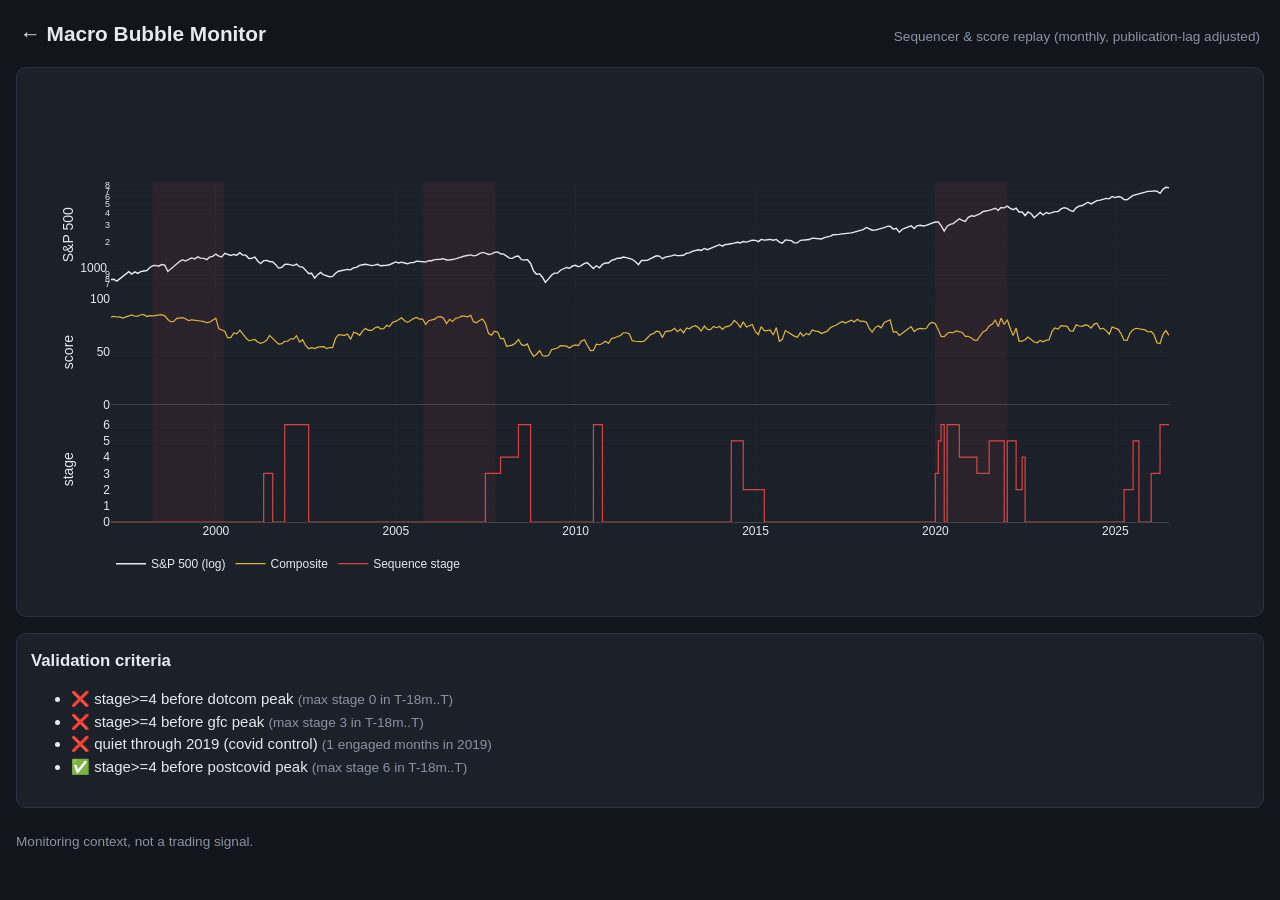
==== site/backtest.html @ 4e62505e "feat: backtest replay with validation criteria and base rates Monthly, lag-adjusted sequencer replay" ====
<!DOCTYPE html>
<html lang="en">
<head>
<meta charset="utf-8"><meta name="viewport" content="width=device-width, initial-scale=1">
<title>Backtest - Macro Bubble Monitor</title>
<link rel="stylesheet" href="assets/style.css">
</head>
<body>
<header><h1><a href="index.html" style="text-decoration:none;color:inherit">&larr; Macro Bubble Monitor</a></h1>
<div class="muted">Sequencer &amp; score replay (monthly, publication-lag adjusted)</div></header>
<section class="card"><div id="bt-chart"></div></section>
<section class="card"><h2>Validation criteria</h2><div id="bt-criteria"></div></section>
<footer class="muted">Monitoring context, not a trading signal.</footer>
<script src="assets/plotly-finance.min.js"></script>
<script>
fetch("data/backtest.json").then(r => r.json()).then(bt => {
  const shapes = bt.episodes.filter(e => !e.control).map(e => {
    const peak = new Date(e.peak); const start = new Date(peak); start.setMonth(start.getMonth() - 24);
    return { type: "rect", x0: start.toISOString().slice(0,10), x1: e.peak, y0: 0, y1: 1,
             yref: "paper", fillcolor: "rgba(214,69,69,.08)", line: { width: 0 } };
  });
  Plotly.newPlot("bt-chart", [
    { x: bt.months, y: bt.spx, name: "S&P 500 (log)", yaxis: "y", line: { color: "#e6e9ef", width: 1.4 } },
    { x: bt.months, y: bt.composite, name: "Composite", yaxis: "y2", line: { color: "#e0b83c", width: 1.2 } },
    { x: bt.months, y: bt.stage, name: "Sequence stage", yaxis: "y3", line: { color: "#d64545", width: 1.2, shape: "hv" } },
  ], { paper_bgcolor: "#1b2029", plot_bgcolor: "#1b2029", font: { color: "#e6e9ef", size: 12 },
       height: 520, shapes, grid: { rows: 3, columns: 1, roworder: "top to bottom" },
       yaxis: { type: "log", title: { text: "S&P 500" } },
       yaxis2: { range: [0, 100], title: { text: "score" } },
       yaxis3: { range: [0, 6.5], dtick: 1, title: { text: "stage" } },
       legend: { orientation: "h", y: -0.08 } }, { displayModeBar: false, responsive: true });
  document.getElementById("bt-criteria").innerHTML = "<ul>" + bt.criteria.map(c =>
    `<li>${c.pass ? "✅" : "❌"} ${c.name} <span class="muted">(${c.detail})</span></li>`).join("") + "</ul>";
});
</script>
</body>
</html>
---- site/assets/style.css ----
:root { --bg:#12151c; --card:#1b2029; --text:#e6e9ef; --muted:#8b93a3; --line:#2a3140;
        --cool:#4caf7d; --warm:#e0b83c; --frothy:#e07b3c; --bubble:#d64545; }
* { box-sizing: border-box; }
body { margin:0; background:var(--bg); color:var(--text);
       font:15px/1.5 -apple-system, "Segoe UI", Roboto, sans-serif; padding:0 16px 40px; }
header { display:flex; justify-content:space-between; align-items:baseline; padding:18px 4px; }
h1 { font-size:1.3rem; margin:0; } h2 { font-size:1.05rem; margin:0; } h3 { margin:0 0 6px; }
.muted { color:var(--muted); font-size:.85rem; }
.card { background:var(--card); border:1px solid var(--line); border-radius:10px;
        padding:14px; margin-bottom:16px; }
.card-row { display:grid; grid-template-columns:repeat(auto-fit,minmax(260px,1fr));
            gap:16px; margin-bottom:16px; }
.card-row .card { margin-bottom:0; }
.card-head { display:flex; justify-content:space-between; align-items:center; margin-bottom:8px; }
.placeholder { opacity:.65; }
#regime-label { text-align:center; font-weight:600; font-size:1.05rem; }
.pillar-row { display:grid; grid-template-columns:150px 1fr 110px; gap:10px;
              align-items:center; padding:7px 0; border-bottom:1px solid var(--line); }
.pillar-row:last-child { border-bottom:none; }
.bar-track { background:var(--bg); border-radius:6px; height:18px; overflow:hidden; }
.bar-fill { height:100%; border-radius:6px; }
.chip { display:inline-block; font-size:.68rem; padding:1px 7px; border-radius:9px;
        border:1px solid var(--line); color:var(--muted); margin-left:6px; }
.delta { font-size:.8rem; color:var(--muted); text-align:right; }
.badge-stale { color:var(--bubble); font-weight:600; }
select { background:var(--card); color:var(--text); border:1px solid var(--line);
         border-radius:6px; padding:4px 8px; }
.toggle { font-size:.85rem; color:var(--muted); }
footer { margin-top:24px; font-size:.8rem; }
a { color:#6ea8fe; }
@media (max-width:640px){ .pillar-row { grid-template-columns:110px 1fr 70px; } }
.tabs { display:flex; flex-wrap:wrap; gap:6px; margin-bottom:10px; }
.tabs button { background:var(--bg); color:var(--muted); border:1px solid var(--line);
               border-radius:15px; padding:3px 12px; font-size:.8rem; cursor:pointer; }
.tabs button.active { color:var(--text); border-color:var(--warm); }
#analog-list .analog-row { cursor:pointer; padding:3px 6px; border-radius:6px; }
#analog-list .analog-row.sel { background:var(--bg); color:var(--text); }
#analog-table table { width:100%; font-size:.78rem; border-collapse:collapse; margin-top:8px; }
#analog-table td, #analog-table th { padding:2px 6px; border-bottom:1px solid var(--line); text-align:right; }
#analog-table td:first-child, #analog-table th:first-child { text-align:left; }
#sequence-track { display:flex; gap:4px; margin-top:8px; }
.stage { flex:1; text-align:center; font-size:.7rem; padding:6px 2px; border-radius:6px;
         border:1px solid var(--line); color:var(--muted); }
.stage.fired { border-color:var(--bubble); color:var(--text); background:rgba(214,69,69,.12); }
.stage.lapsed { border-color:var(--warm); opacity:.6; }
.stage.nodata { border-style:dashed; }
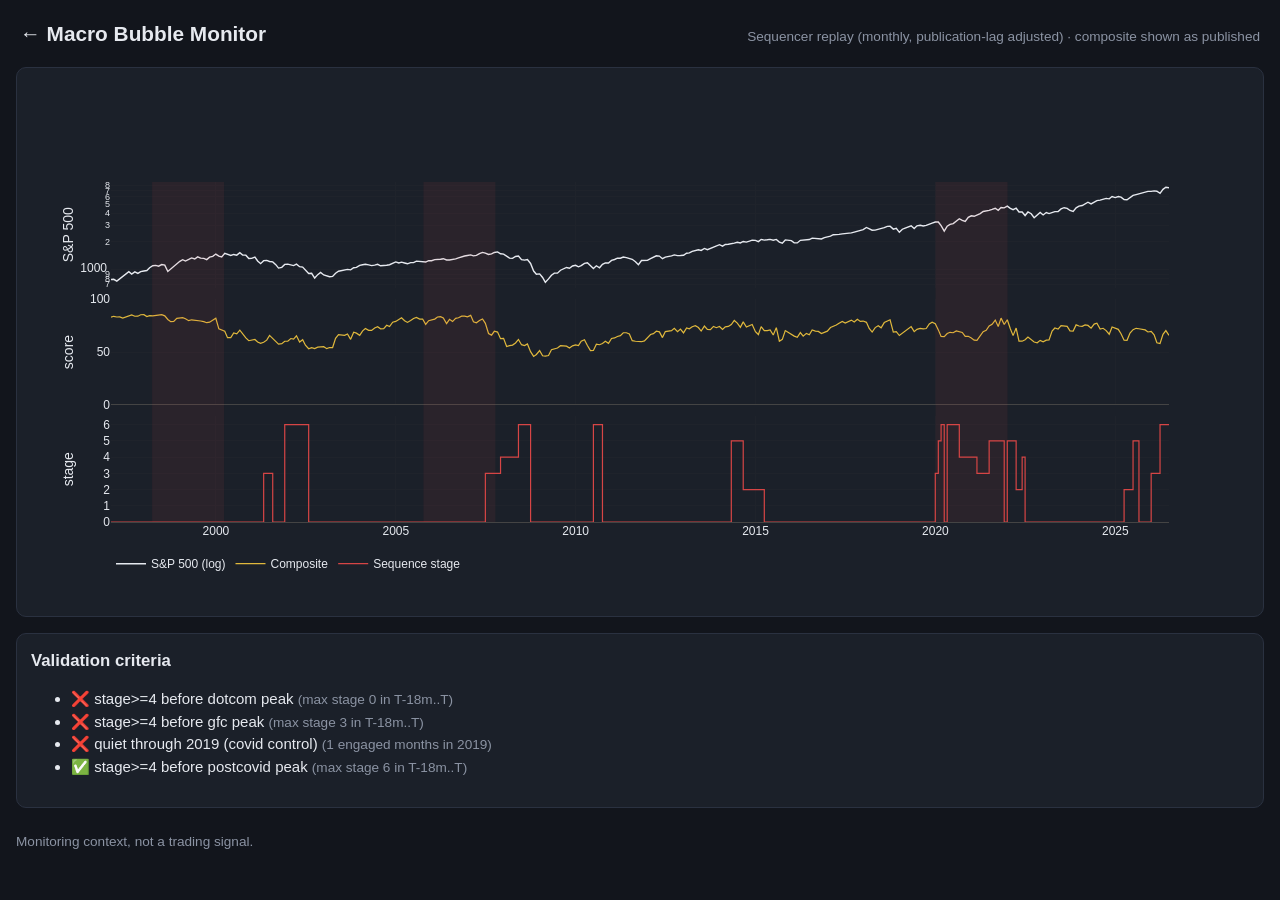
==== commit f0d9c5c7: "fix: phase-3 final review pass — seeded sequence history, radar n/a axes, sequencer test coverage, f" ====
--- a/site/backtest.html
+++ b/site/backtest.html
@@ -7,7 +7,7 @@
 </head>
 <body>
 <header><h1><a href="index.html" style="text-decoration:none;color:inherit">&larr; Macro Bubble Monitor</a></h1>
-<div class="muted">Sequencer &amp; score replay (monthly, publication-lag adjusted)</div></header>
+<div class="muted">Sequencer replay (monthly, publication-lag adjusted) · composite shown as published</div></header>
 <section class="card"><div id="bt-chart"></div></section>
 <section class="card"><h2>Validation criteria</h2><div id="bt-criteria"></div></section>
 <footer class="muted">Monitoring context, not a trading signal.</footer>
--- a/site/assets/style.css
+++ b/site/assets/style.css
@@ -44,3 +44,5 @@
 .stage.fired { border-color:var(--bubble); color:var(--text); background:rgba(214,69,69,.12); }
 .stage.lapsed { border-color:var(--warm); opacity:.6; }
 .stage.nodata { border-style:dashed; }
+article table { width:100%; font-size:.85rem; border-collapse:collapse; margin:10px 0; }
+article td, article th { padding:4px 8px; border-bottom:1px solid var(--line); text-align:left; }
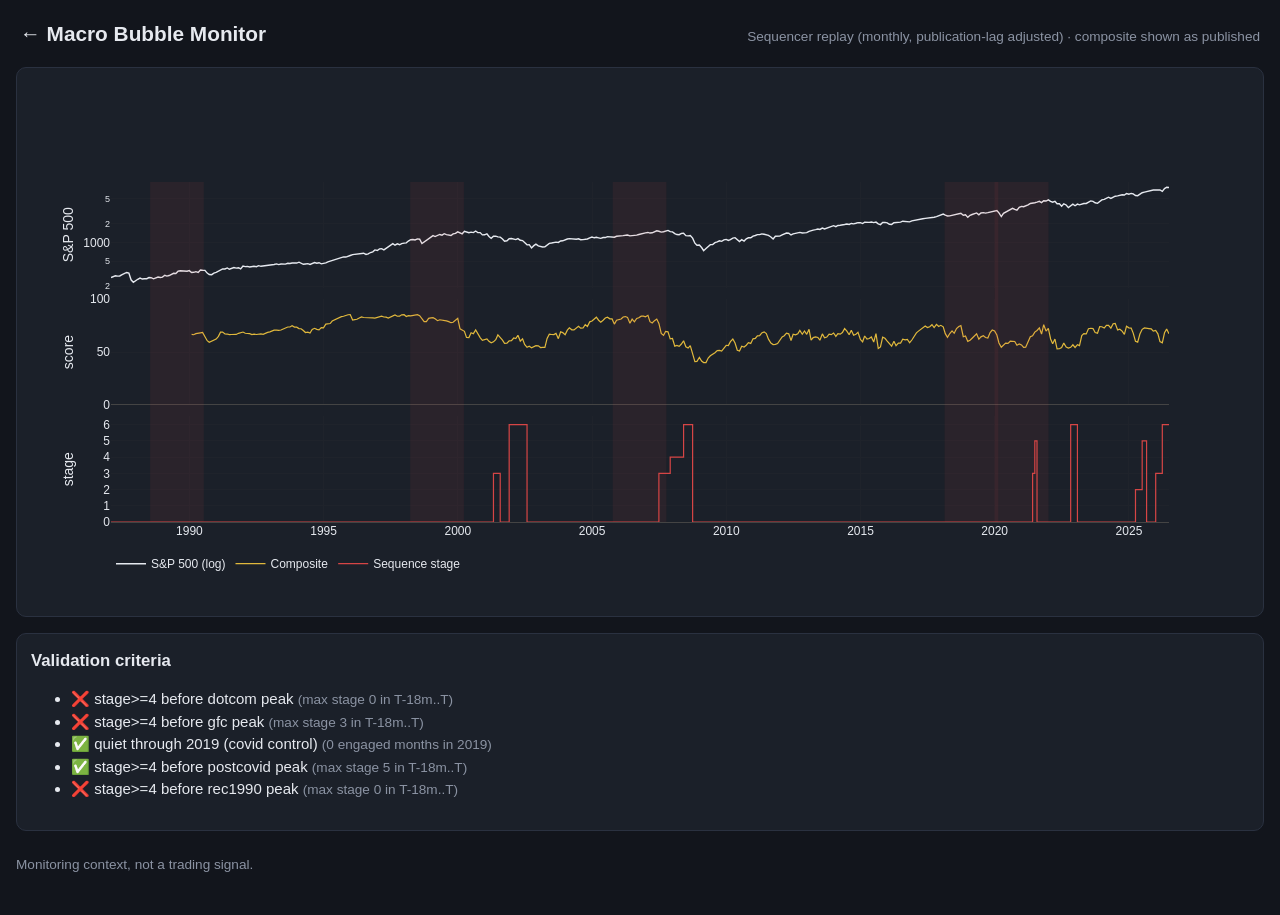
==== commit 4beaf025: "feat: named crisis markers across charts with library/marker distinction Replace episodeShapes() wit" ====
--- a/site/backtest.html
+++ b/site/backtest.html
@@ -14,7 +14,7 @@
 <script src="assets/plotly-finance.min.js"></script>
 <script>
 fetch("data/backtest.json").then(r => r.json()).then(bt => {
-  const shapes = bt.episodes.filter(e => !e.control).map(e => {
+  const shapes = bt.episodes.filter(e => e.criterion !== false || e.control).map(e => {
     const peak = new Date(e.peak); const start = new Date(peak); start.setMonth(start.getMonth() - 24);
     return { type: "rect", x0: start.toISOString().slice(0,10), x1: e.peak, y0: 0, y1: 1,
              yref: "paper", fillcolor: "rgba(214,69,69,.08)", line: { width: 0 } };
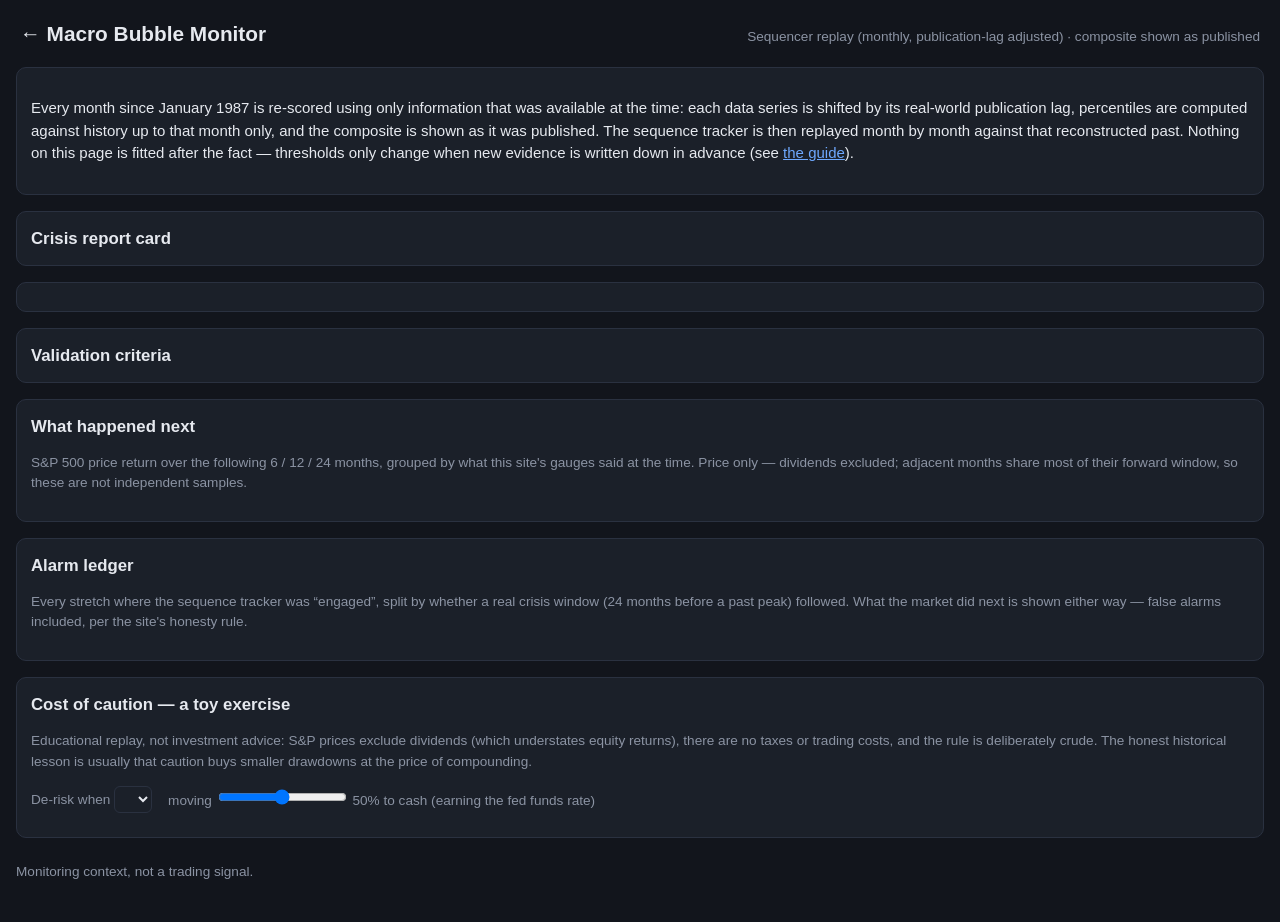
==== commit 84a21f82: "feat: backtest page restructure -- report card, alarm ledger, replay prose Co-Authored-By: Claude Fa" ====
--- a/site/backtest.html
+++ b/site/backtest.html
@@ -8,30 +8,37 @@
 <body>
 <header><h1><a href="index.html" style="text-decoration:none;color:inherit">&larr; Macro Bubble Monitor</a></h1>
 <div class="muted">Sequencer replay (monthly, publication-lag adjusted) · composite shown as published</div></header>
+<section class="card"><p>Every month since January 1987 is re-scored using only information that was
+available at the time: each data series is shifted by its real-world publication lag, percentiles are
+computed against history up to that month only, and the composite is shown as it was published. The
+sequence tracker is then replayed month by month against that reconstructed past. Nothing on this page
+is fitted after the fact &mdash; thresholds only change when new evidence is written down in advance
+(see <a href="guide.html">the guide</a>).</p></section>
+<section class="card"><h2>Crisis report card</h2><div id="bt-report"></div></section>
 <section class="card"><div id="bt-chart"></div></section>
 <section class="card"><h2>Validation criteria</h2><div id="bt-criteria"></div></section>
+<section class="card"><h2>What happened next</h2>
+<p class="muted">S&amp;P 500 price return over the following 6 / 12 / 24 months, grouped by what this
+site's gauges said at the time. Price only &mdash; dividends excluded; adjacent months share most of
+their forward window, so these are not independent samples.</p>
+<div id="bt-fwd-regime"></div><div id="bt-fwd-stage"></div><div id="bt-fwd-note" class="muted"></div></section>
+<section class="card"><h2>Alarm ledger</h2>
+<p class="muted">Every stretch where the sequence tracker was &ldquo;engaged&rdquo;, split by whether a
+real crisis window (24 months before a past peak) followed. What the market did next is shown either
+way &mdash; false alarms included, per the site's honesty rule.</p>
+<div id="bt-alarms"></div></section>
+<section class="card"><h2>Cost of caution &mdash; a toy exercise</h2>
+<p class="muted">Educational replay, not investment advice: S&amp;P prices exclude dividends (which
+understates equity returns), there are no taxes or trading costs, and the rule is deliberately crude.
+The honest historical lesson is usually that caution buys smaller drawdowns at the price of compounding.</p>
+<div class="sim-controls">
+<label>De-risk when <select id="sim-trigger"></select></label>
+<label>moving <input type="range" id="sim-cash" min="0" max="100" step="5" value="50">
+<span id="sim-cash-label">50%</span> to cash (earning the fed funds rate)</label>
+</div>
+<div id="bt-sim-chart"></div><div id="bt-sim-stats"></div></section>
 <footer class="muted">Monitoring context, not a trading signal.</footer>
 <script src="assets/plotly-finance.min.js"></script>
-<script>
-fetch("data/backtest.json").then(r => r.json()).then(bt => {
-  const shapes = bt.episodes.filter(e => e.criterion !== false || e.control).map(e => {
-    const peak = new Date(e.peak); const start = new Date(peak); start.setMonth(start.getMonth() - 24);
-    return { type: "rect", x0: start.toISOString().slice(0,10), x1: e.peak, y0: 0, y1: 1,
-             yref: "paper", fillcolor: "rgba(214,69,69,.08)", line: { width: 0 } };
-  });
-  Plotly.newPlot("bt-chart", [
-    { x: bt.months, y: bt.spx, name: "S&P 500 (log)", yaxis: "y", line: { color: "#e6e9ef", width: 1.4 } },
-    { x: bt.months, y: bt.composite, name: "Composite", yaxis: "y2", line: { color: "#e0b83c", width: 1.2 } },
-    { x: bt.months, y: bt.stage, name: "Sequence stage", yaxis: "y3", line: { color: "#d64545", width: 1.2, shape: "hv" } },
-  ], { paper_bgcolor: "#1b2029", plot_bgcolor: "#1b2029", font: { color: "#e6e9ef", size: 12 },
-       height: 520, shapes, grid: { rows: 3, columns: 1, roworder: "top to bottom" },
-       yaxis: { type: "log", title: { text: "S&P 500" } },
-       yaxis2: { range: [0, 100], title: { text: "score" } },
-       yaxis3: { range: [0, 6.5], dtick: 1, title: { text: "stage" } },
-       legend: { orientation: "h", y: -0.08 } }, { displayModeBar: false, responsive: true });
-  document.getElementById("bt-criteria").innerHTML = "<ul>" + bt.criteria.map(c =>
-    `<li>${c.pass ? "✅" : "❌"} ${c.name} <span class="muted">(${c.detail})</span></li>`).join("") + "</ul>";
-});
-</script>
+<script src="assets/backtest.js"></script>
 </body>
 </html>
--- a/site/assets/style.css
+++ b/site/assets/style.css
@@ -46,3 +46,29 @@
 .stage.nodata { border-style:dashed; }
 article table { width:100%; font-size:.85rem; border-collapse:collapse; margin:10px 0; }
 article td, article th { padding:4px 8px; border-bottom:1px solid var(--line); text-align:left; }
+
+.context-grid { display:grid; grid-template-columns:repeat(auto-fit,minmax(130px,1fr)); gap:10px; }
+.context-tile { background:var(--bg); border:1px solid var(--line); border-radius:8px;
+                padding:10px 12px; cursor:pointer; transition:border-color .15s; }
+.context-tile:hover { border-color:var(--warm); }
+.context-label { font-size:.78rem; color:var(--muted); margin-bottom:4px; }
+.context-value { font-size:1.15rem; font-weight:600; }
+.context-delta { font-size:.78rem; color:var(--muted); margin:3px 0 5px; }
+.picker-row { display:flex; gap:8px; align-items:center; }
+.btn-compare { background:var(--bg); color:var(--text); border:1px solid var(--line);
+               border-radius:6px; padding:4px 10px; font-size:.8rem; cursor:pointer; }
+.btn-compare:hover { border-color:var(--warm); }
+.btn-compare:disabled { opacity:.4; cursor:default; }
+.chip-row { display:flex; flex-wrap:wrap; gap:6px; margin:0 0 8px; min-height:0; }
+.chip-row:empty { margin:0; }
+.compare-chip { background:var(--bg); }
+.chip-x { cursor:pointer; margin-left:5px; color:var(--muted); font-weight:600; }
+.chip-x:hover { color:var(--bubble); }
+.indicator-blurb { margin:8px 0 4px; max-width:75ch; }
+article dt { font-weight:600; margin-top:10px; }
+article dd { margin:2px 0 6px; color:var(--muted); }
+article h4 { margin:14px 0 2px; font-size:.95rem; }
+.bt-table { width:100%; font-size:.85rem; border-collapse:collapse; margin:10px 0; }
+.bt-table td, .bt-table th { padding:4px 8px; border-bottom:1px solid var(--line); text-align:left; }
+.sim-controls { display:flex; flex-wrap:wrap; gap:16px; align-items:center; margin:10px 0; }
+.sim-controls label { font-size:.85rem; color:var(--muted); }
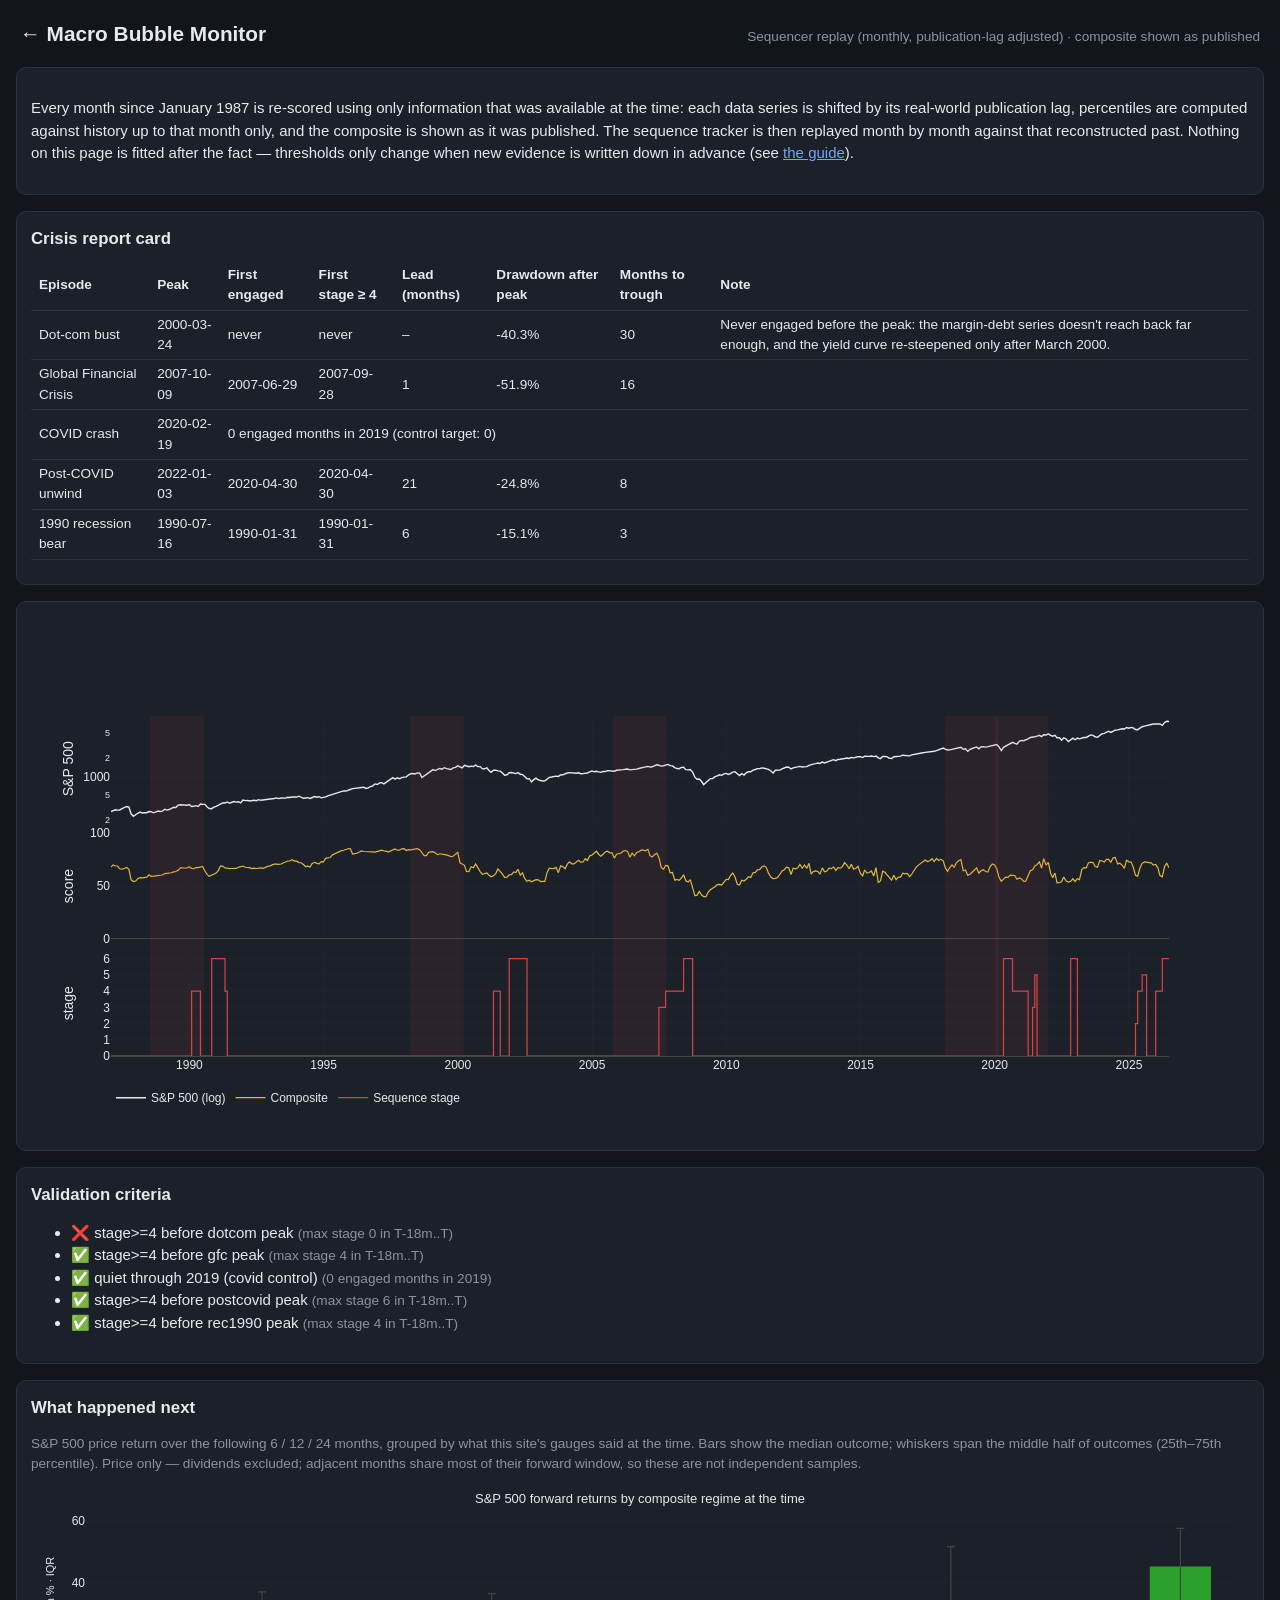
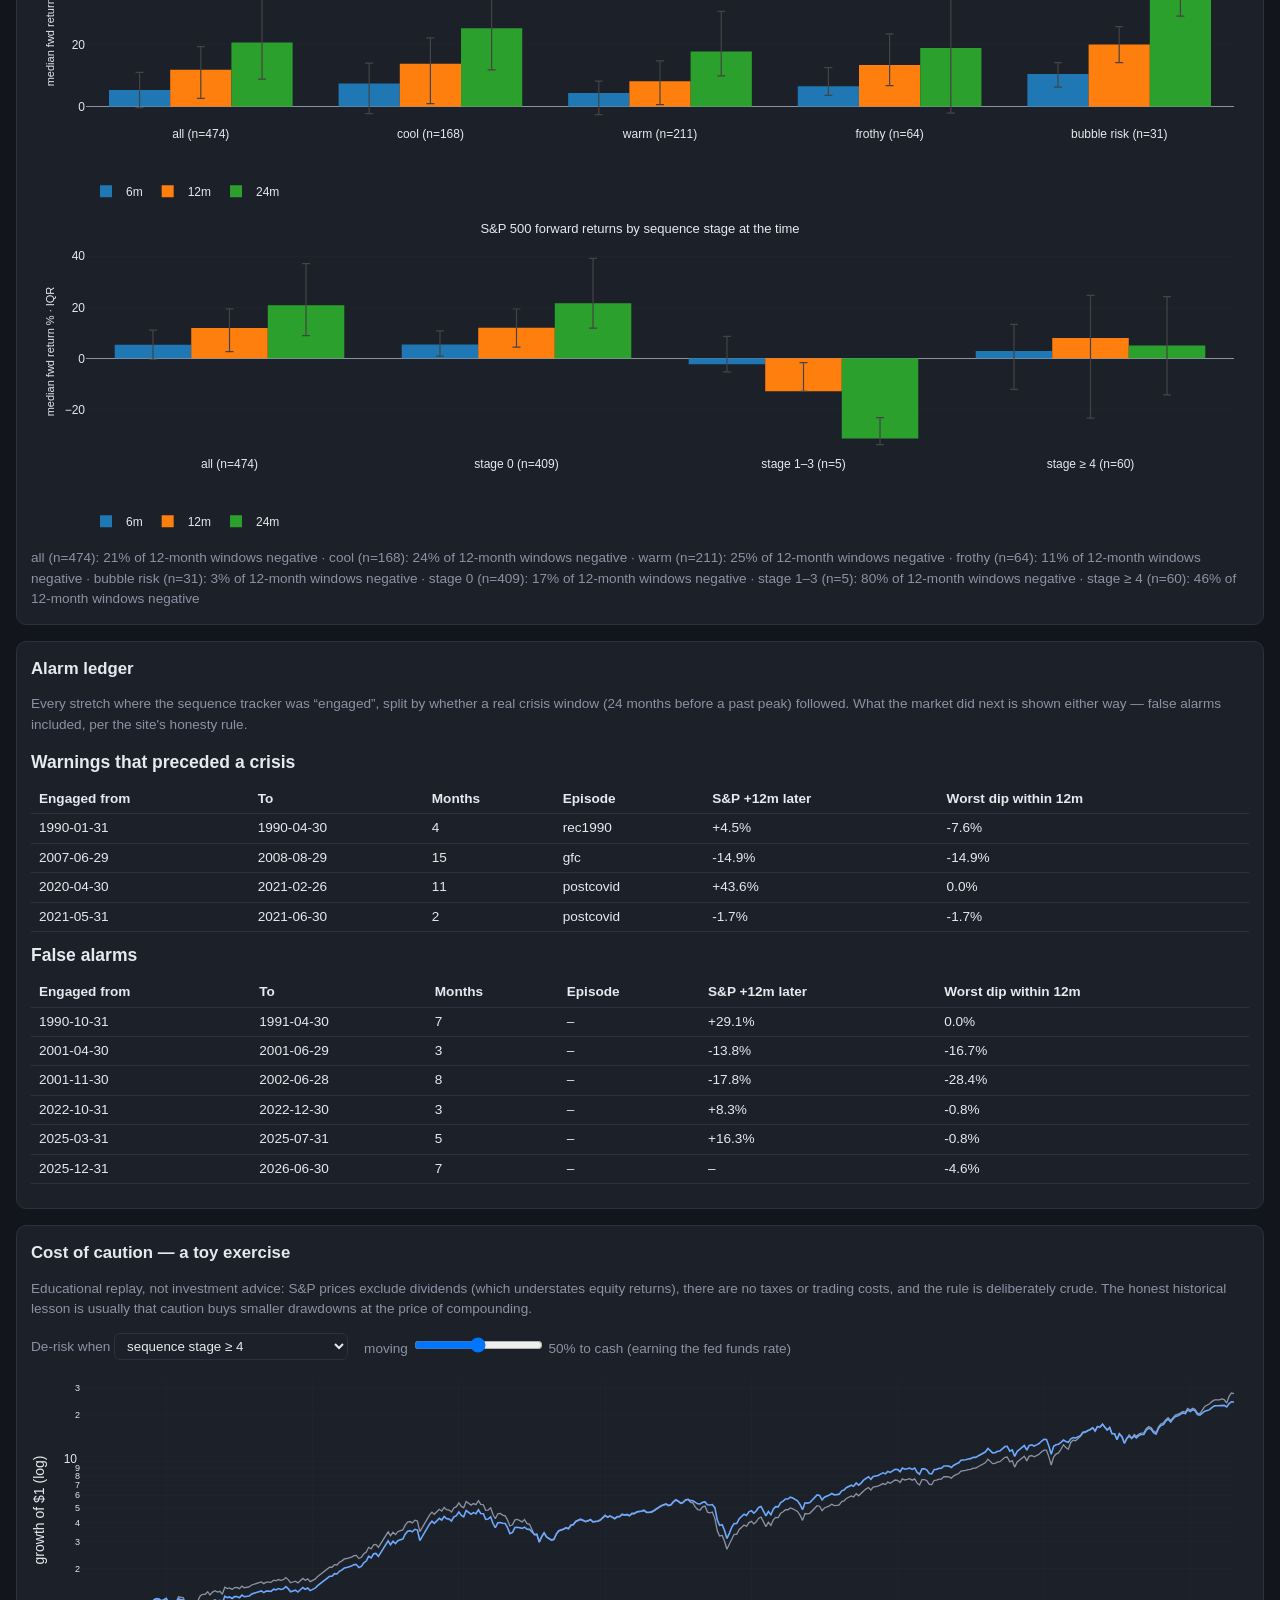
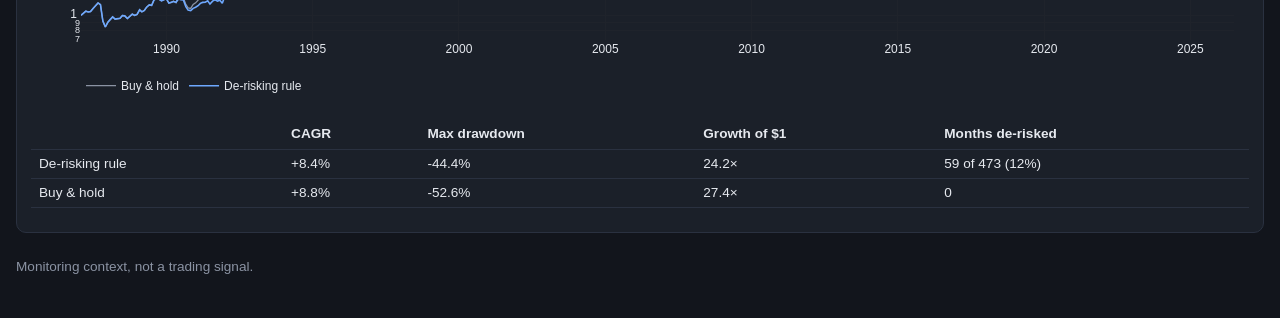
==== commit 50d3d259: "fix: forward-return figures render as median bars with IQR whiskers The vendored plotly-finance part" ====
--- a/site/backtest.html
+++ b/site/backtest.html
@@ -19,8 +19,9 @@
 <section class="card"><h2>Validation criteria</h2><div id="bt-criteria"></div></section>
 <section class="card"><h2>What happened next</h2>
 <p class="muted">S&amp;P 500 price return over the following 6 / 12 / 24 months, grouped by what this
-site's gauges said at the time. Price only &mdash; dividends excluded; adjacent months share most of
-their forward window, so these are not independent samples.</p>
+site's gauges said at the time. Bars show the median outcome; whiskers span the middle half of
+outcomes (25th&ndash;75th percentile). Price only &mdash; dividends excluded; adjacent months share
+most of their forward window, so these are not independent samples.</p>
 <div id="bt-fwd-regime"></div><div id="bt-fwd-stage"></div><div id="bt-fwd-note" class="muted"></div></section>
 <section class="card"><h2>Alarm ledger</h2>
 <p class="muted">Every stretch where the sequence tracker was &ldquo;engaged&rdquo;, split by whether a
